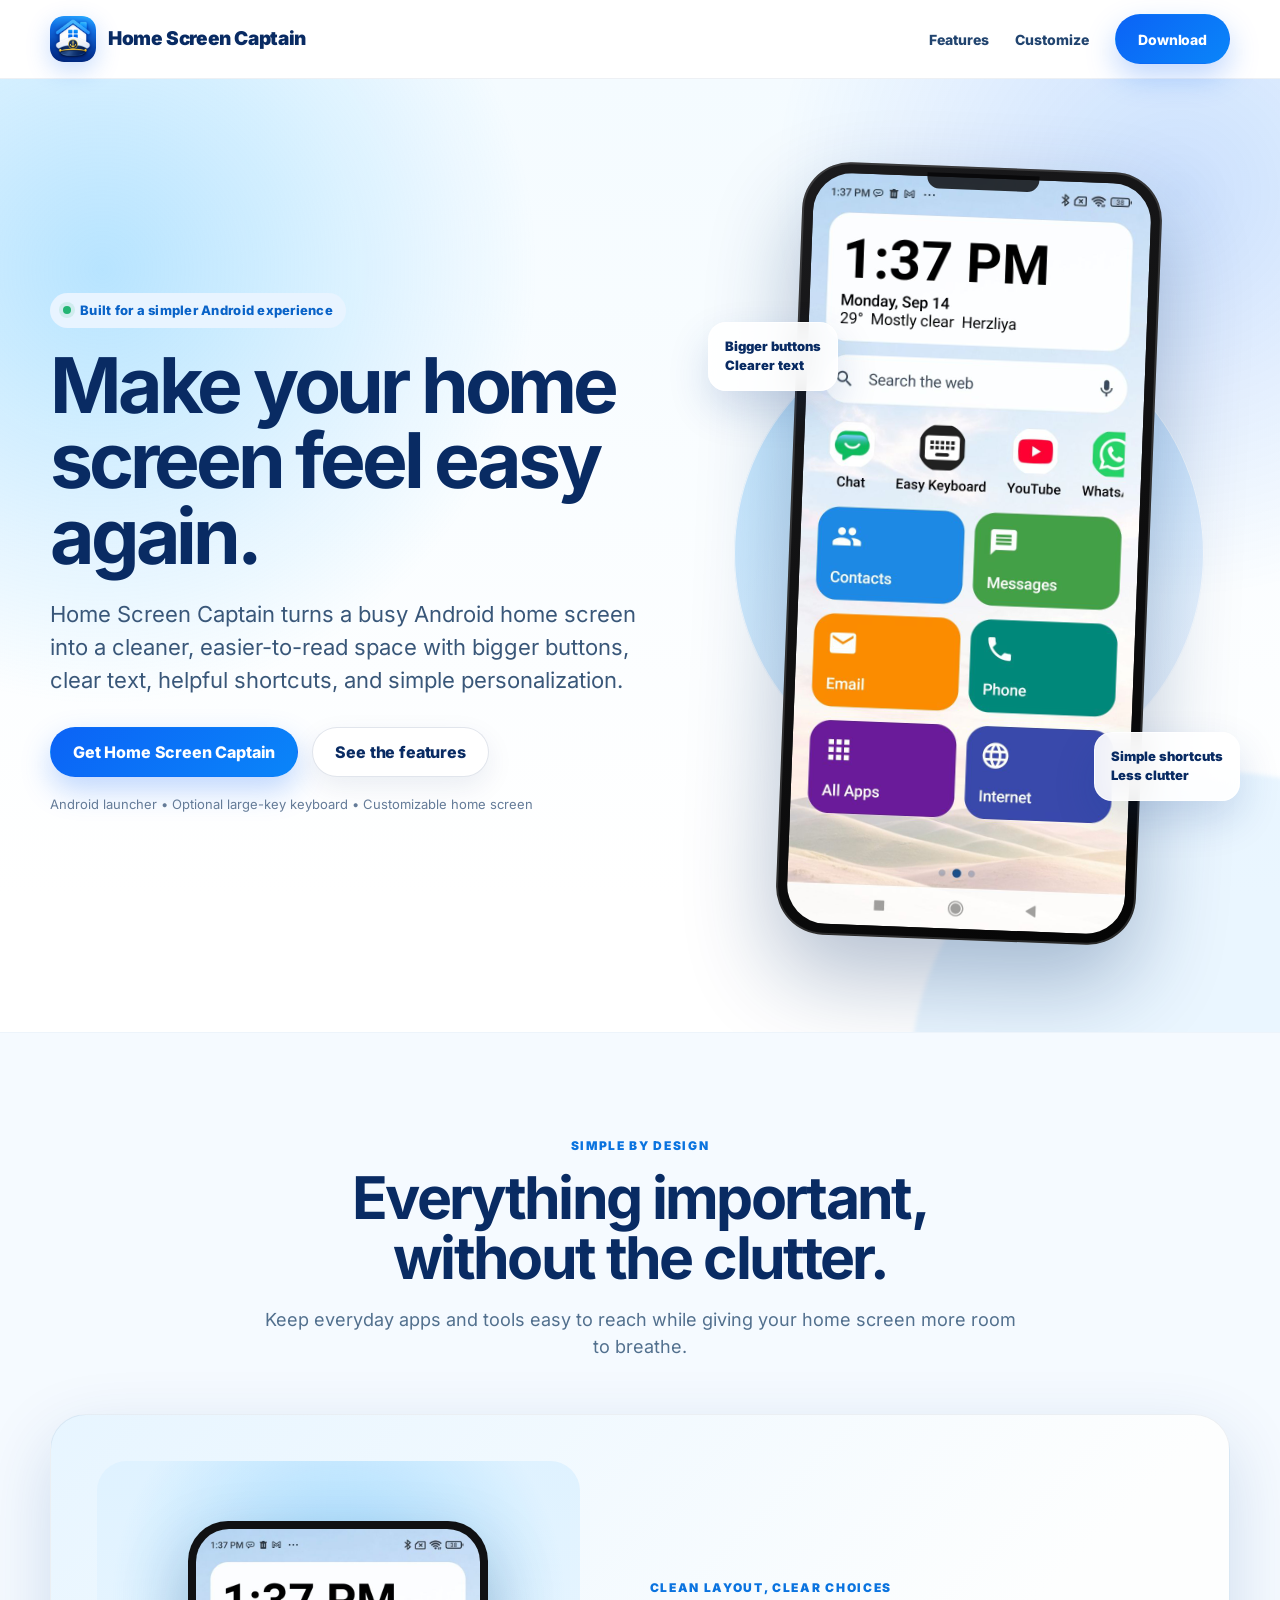
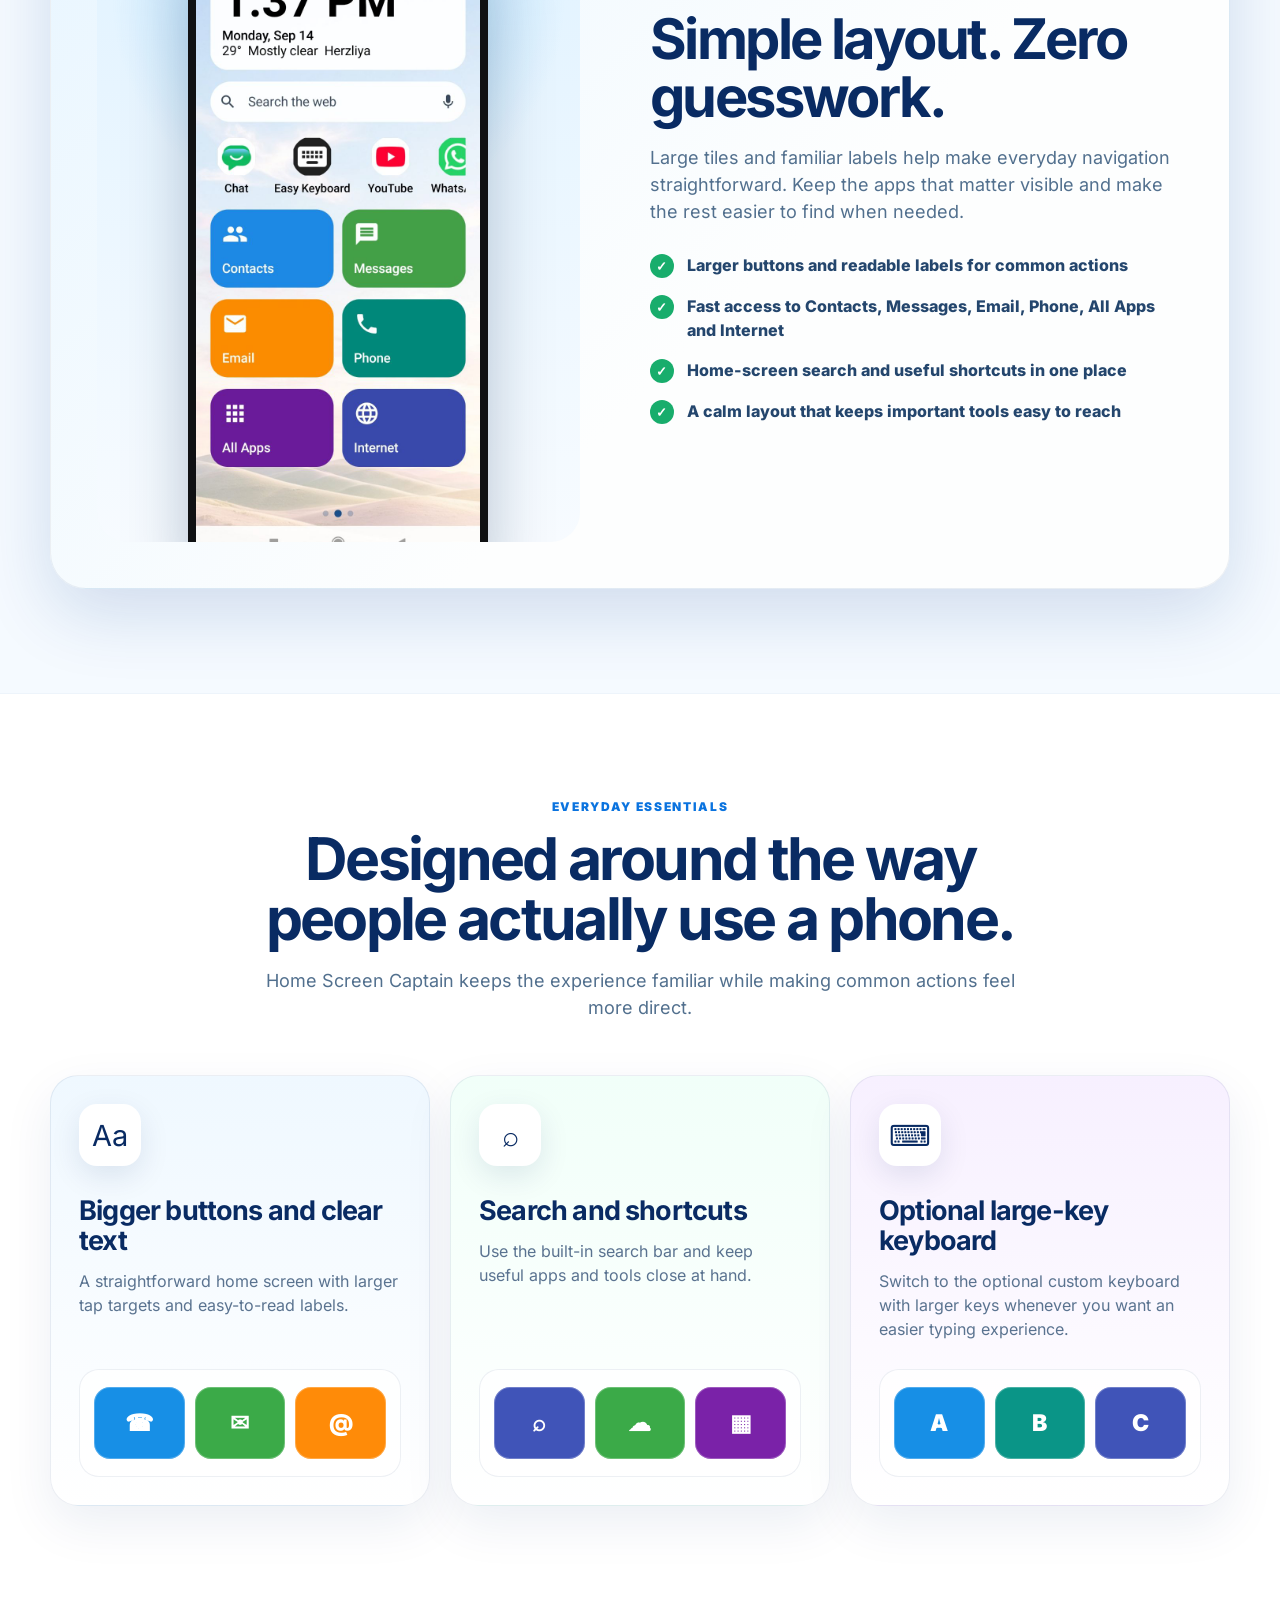
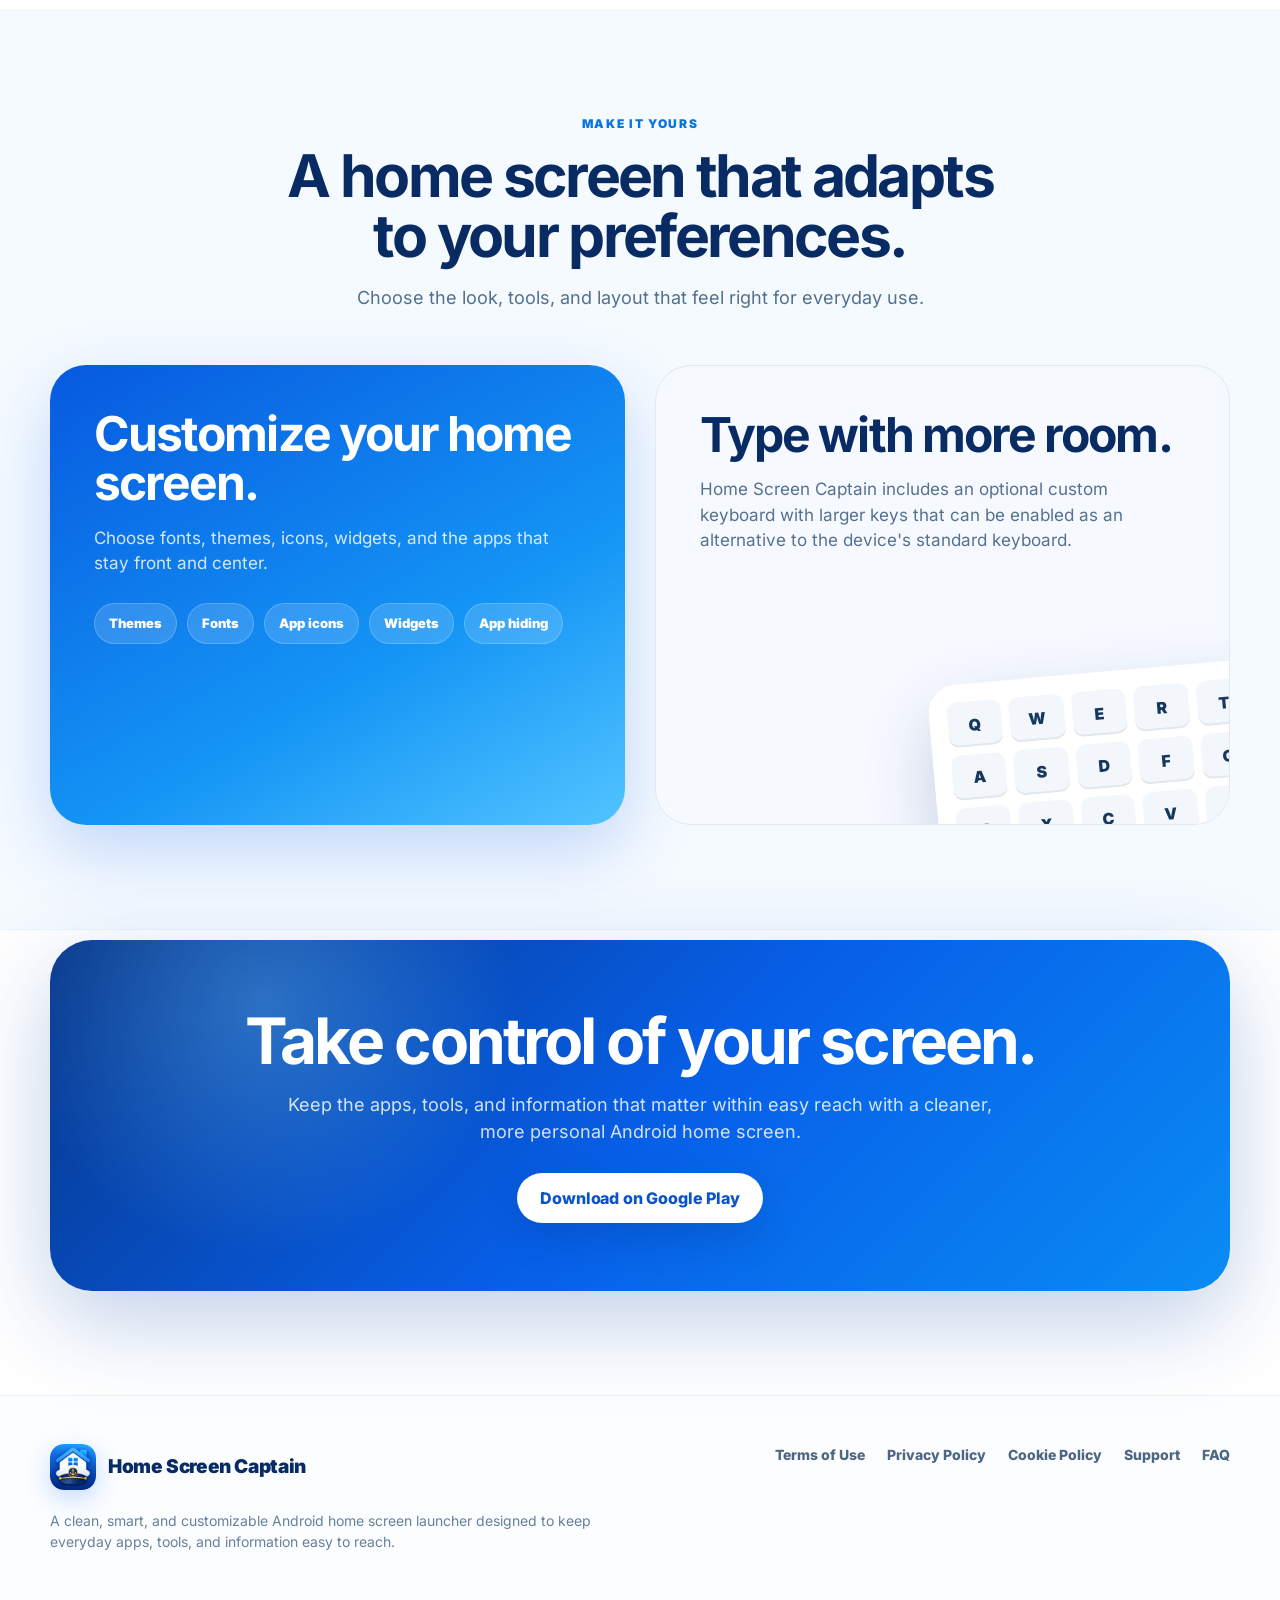
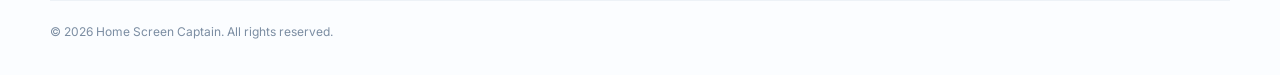
==== index.html @ f5cccfda "Prepare the static site for a root-level Vercel import. Move pages out of the nested folder, enable " ====
<!doctype html>
<html lang="en">
<head>
  <meta charset="utf-8" />
  <meta name="viewport" content="width=device-width, initial-scale=1" />
  <meta name="theme-color" content="#0b63f6" />
  <meta name="description" content="Home Screen Captain is a clean, customizable Android launcher with larger buttons, clear text, helpful shortcuts, widgets, and an optional large-key keyboard." />
  <title>Home Screen Captain | A Simpler Android Home Screen</title>
  <link rel="canonical" href="https://homescreencaptain.com/" />
  <link rel="icon" href="/assets/favicon.png" type="image/png" />
  <link rel="apple-touch-icon" href="/assets/apple-touch-icon.png" />
  <meta property="og:type" content="website" />
  <meta property="og:site_name" content="Home Screen Captain" />
  <meta property="og:title" content="Home Screen Captain | A Simpler Android Home Screen" />
  <meta property="og:description" content="Home Screen Captain is a clean, customizable Android launcher with larger buttons, clear text, helpful shortcuts, widgets, and an optional large-key keyboard." />
  <meta property="og:url" content="https://homescreencaptain.com/" />
  <meta property="og:image" content="https://homescreencaptain.com/assets/app-icon.png" />
  <meta name="twitter:card" content="summary" />
  <link rel="stylesheet" href="/assets/fonts.css" />

  <style>
    :root {
      --ink: #092b63;
      --ink-2: #21446f;
      --blue: #0b63f6;
      --blue-2: #3da6ff;
      --sky: #eaf6ff;
      --card: rgba(255,255,255,.88);
      --line: rgba(9,43,99,.09);
      --shadow: 0 24px 70px rgba(10,65,140,.16);
      --radius-xl: 36px;
      --radius-lg: 28px;
      --radius-md: 20px;
      --max: 1180px;
    }

    * { box-sizing: border-box; }
    html { scroll-behavior: smooth; }
    body {
      margin: 0;
      color: var(--ink);
      background: #fff;
      font-family: Inter, ui-sans-serif, -apple-system, BlinkMacSystemFont, "Segoe UI", Roboto, Helvetica, Arial, sans-serif;
      line-height: 1.5;
      -webkit-font-smoothing: antialiased;
      text-rendering: optimizeLegibility;
    }

    a { color: inherit; text-decoration: none; }
    img { max-width: 100%; display: block; }
    button, a { -webkit-tap-highlight-color: transparent; }

    .container {
      width: min(var(--max), calc(100% - 40px));
      margin: 0 auto;
    }

    .site-header {
      position: sticky;
      top: 0;
      z-index: 50;
      backdrop-filter: blur(18px);
      background: rgba(255,255,255,.84);
      border-bottom: 1px solid rgba(9,43,99,.07);
    }

    .nav {
      height: 78px;
      display: flex;
      align-items: center;
      justify-content: space-between;
      gap: 24px;
    }

    .brand {
      display: inline-flex;
      align-items: center;
      gap: 12px;
      font-weight: 850;
      letter-spacing: -.02em;
      font-size: 19px;
    }

    .brand img {
      width: 46px;
      height: 46px;
      border-radius: 14px;
      box-shadow: 0 8px 24px rgba(11,99,246,.22);
    }

    .nav-links {
      display: flex;
      align-items: center;
      gap: 26px;
      font-size: 14px;
      font-weight: 720;
      color: var(--ink-2);
    }

    .nav-links a:not(.btn):hover { color: var(--blue); }

    .btn {
      display: inline-flex;
      align-items: center;
      justify-content: center;
      gap: 10px;
      min-height: 50px;
      padding: 0 22px;
      border-radius: 999px;
      font-weight: 800;
      letter-spacing: -.01em;
      border: 1px solid transparent;
      transition: .2s ease;
    }

    .btn-primary {
      color: white;
      background: linear-gradient(135deg, var(--blue), #0a85f9);
      box-shadow: 0 13px 30px rgba(11,99,246,.26);
    }
    .btn-primary:hover { transform: translateY(-2px); box-shadow: 0 18px 36px rgba(11,99,246,.32); }

    .btn-soft {
      background: white;
      border-color: rgba(9,43,99,.12);
      box-shadow: 0 10px 28px rgba(9,43,99,.08);
    }
    .btn-soft:hover { border-color: rgba(11,99,246,.35); transform: translateY(-2px); }

    .hero {
      position: relative;
      overflow: hidden;
      padding: 88px 0 92px;
      background:
        radial-gradient(circle at 8% 20%, rgba(96,195,255,.42), transparent 31%),
        radial-gradient(circle at 92% 12%, rgba(11,99,246,.18), transparent 28%),
        linear-gradient(180deg, #f4fbff 0%, #ffffff 86%);
    }

    .hero::after {
      content: "";
      position: absolute;
      width: 620px;
      height: 620px;
      border-radius: 50%;
      right: -250px;
      bottom: -360px;
      background: rgba(83,181,255,.12);
      filter: blur(2px);
    }

    .hero-grid {
      position: relative;
      z-index: 1;
      display: grid;
      grid-template-columns: 1.06fr .94fr;
      gap: 70px;
      align-items: center;
    }

    .eyebrow {
      display: inline-flex;
      align-items: center;
      gap: 9px;
      padding: 8px 13px;
      border-radius: 999px;
      background: #e8f4ff;
      color: #0963c8;
      font-weight: 800;
      font-size: 13px;
      letter-spacing: .02em;
      margin-bottom: 20px;
    }

    .eyebrow-dot {
      width: 8px;
      height: 8px;
      border-radius: 50%;
      background: #22b573;
      box-shadow: 0 0 0 4px rgba(34,181,115,.12);
    }

    h1, h2, h3, p { margin-top: 0; }
    h1 {
      font-size: clamp(48px, 6vw, 82px);
      line-height: .98;
      letter-spacing: -.055em;
      margin-bottom: 24px;
      max-width: 800px;
    }

    .hero p {
      font-size: clamp(18px, 2.1vw, 22px);
      color: #395779;
      max-width: 670px;
      margin-bottom: 30px;
    }

    .hero-actions { display: flex; gap: 14px; flex-wrap: wrap; }

    .microcopy {
      margin-top: 18px;
      font-size: 13px;
      color: #647b98;
    }

    .phone-stage {
      min-height: 690px;
      display: grid;
      place-items: center;
      position: relative;
    }

    .halo {
      position: absolute;
      width: min(520px, 90%);
      aspect-ratio: 1;
      border-radius: 50%;
      background: linear-gradient(135deg, rgba(65,179,255,.30), rgba(11,99,246,.06));
      box-shadow: inset 0 0 0 1px rgba(255,255,255,.8);
    }

    .phone {
      position: relative;
      width: min(360px, 78vw);
      border-radius: 48px;
      padding: 11px;
      background: linear-gradient(145deg, #1b1b1d, #050505);
      box-shadow: 0 40px 90px rgba(10,49,103,.31), inset 0 0 0 2px rgba(255,255,255,.14);
      transform: rotate(2.2deg);
    }

    .phone::before {
      content: "";
      position: absolute;
      top: 7px;
      left: 50%;
      transform: translateX(-50%);
      width: 112px;
      height: 16px;
      border-radius: 0 0 12px 12px;
      background: #070708;
      z-index: 2;
      opacity: .82;
    }

    .phone img {
      width: 100%;
      border-radius: 39px;
      aspect-ratio: 720 / 1600;
      object-fit: cover;
    }

    .float-card {
      position: absolute;
      z-index: 3;
      padding: 14px 16px;
      border-radius: 18px;
      background: rgba(255,255,255,.91);
      backdrop-filter: blur(14px);
      box-shadow: 0 18px 42px rgba(10,65,140,.16);
      border: 1px solid rgba(255,255,255,.8);
      font-size: 13px;
      font-weight: 850;
      color: var(--ink);
    }
    .float-card.one { left: 0; top: 20%; }
    .float-card.two { right: -10px; bottom: 18%; }

    .section {
      padding: 104px 0;
    }

    .section-head {
      text-align: center;
      max-width: 760px;
      margin: 0 auto 54px;
    }

    .section-head h2 {
      font-size: clamp(38px, 4.6vw, 60px);
      line-height: 1.02;
      letter-spacing: -.045em;
      margin-bottom: 18px;
    }

    .section-head p {
      color: #52708e;
      font-size: 18px;
      margin-bottom: 0;
    }

    .feature-band {
      background: #f5faff;
      border-top: 1px solid #edf4fb;
      border-bottom: 1px solid #edf4fb;
    }

    .showcase {
      display: grid;
      grid-template-columns: .95fr 1.05fr;
      align-items: center;
      gap: 70px;
      padding: 46px;
      border-radius: var(--radius-xl);
      background: linear-gradient(135deg, #e7f5ff, #fdfefe 60%);
      box-shadow: var(--shadow);
      border: 1px solid rgba(9,43,99,.07);
    }

    .mini-phone-wrap {
      display: flex;
      justify-content: center;
      min-height: 550px;
      align-items: flex-end;
      overflow: hidden;
      border-radius: 30px;
      background:
        radial-gradient(circle at 50% 20%, rgba(79,186,255,.45), transparent 38%),
        linear-gradient(180deg,#dff2ff,#f7fbff);
      padding-top: 34px;
    }

    .mini-phone {
      width: 300px;
      padding: 8px;
      border-radius: 40px 40px 0 0;
      background: #101113;
      box-shadow: 0 28px 65px rgba(8,38,77,.26);
      transform: translateY(26px);
    }

    .mini-phone img {
      border-radius: 33px 33px 0 0;
      width: 100%;
    }

    .kicker {
      color: #0a73df;
      text-transform: uppercase;
      font-size: 12px;
      letter-spacing: .14em;
      font-weight: 900;
      margin-bottom: 13px;
    }

    .showcase h2 {
      font-size: clamp(37px, 4.4vw, 56px);
      line-height: 1.04;
      letter-spacing: -.045em;
      margin-bottom: 18px;
    }

    .showcase p { color: #52708e; font-size: 18px; }

    .checklist {
      display: grid;
      gap: 16px;
      margin: 28px 0 0;
    }

    .check {
      display: flex;
      gap: 13px;
      align-items: flex-start;
      font-weight: 760;
      color: #24466d;
    }
    .check span:first-child {
      flex: 0 0 auto;
      width: 24px;
      height: 24px;
      border-radius: 50%;
      display: grid;
      place-items: center;
      color: #fff;
      background: #18ad6c;
      font-size: 13px;
      margin-top: 1px;
    }

    .cards {
      display: grid;
      grid-template-columns: repeat(3, 1fr);
      gap: 20px;
    }

    .card {
      position: relative;
      min-height: 390px;
      border-radius: var(--radius-lg);
      overflow: hidden;
      padding: 28px;
      background: white;
      border: 1px solid rgba(9,43,99,.08);
      box-shadow: 0 18px 50px rgba(8,49,110,.08);
      display: flex;
      flex-direction: column;
    }

    .card:nth-child(1) { background: linear-gradient(180deg, #eff8ff, #fff); }
    .card:nth-child(2) { background: linear-gradient(180deg, #f1fff9, #fff); }
    .card:nth-child(3) { background: linear-gradient(180deg, #f7f0ff, #fff); }

    .icon-box {
      width: 62px;
      height: 62px;
      display: grid;
      place-items: center;
      border-radius: 18px;
      background: white;
      box-shadow: 0 10px 30px rgba(9,43,99,.10);
      font-size: 29px;
      margin-bottom: 30px;
    }

    .card h3 {
      font-size: 27px;
      line-height: 1.1;
      letter-spacing: -.03em;
      margin-bottom: 13px;
    }
    .card p { color: #5a7390; margin-bottom: 0; }

    .card-art {
      position: relative;
      width: 100%;
      height: 108px;
      margin-top: auto;
      padding: 14px;
      border-radius: 20px;
      background: rgba(255,255,255,.72);
      border: 1px solid rgba(9,43,99,.07);
      display: grid;
      grid-template-columns: repeat(3, 1fr);
      gap: 10px;
      align-items: center;
    }

    .card p {
      padding-bottom: 28px;
    }

    .app-tile {
      height: 72px;
      border-radius: 16px;
      display: grid;
      place-items: center;
      color: white;
      font-weight: 900;
      font-size: 23px;
      box-shadow: inset 0 0 0 1px rgba(255,255,255,.25);
    }
    .t1 { background: #178fe6; }
    .t2 { background: #3baa48; }
    .t3 { background: #7a22a8; }
    .t4 { background: #ff8b08; }
    .t5 { background: #0a9587; }
    .t6 { background: #4054b8; }

    .personalize {
      display: grid;
      grid-template-columns: 1fr 1fr;
      gap: 30px;
      align-items: stretch;
    }

    .personal-card {
      border-radius: var(--radius-xl);
      padding: 44px;
      min-height: 460px;
      overflow: hidden;
      position: relative;
    }

    .personal-card.blue {
      color: white;
      background: linear-gradient(150deg, #0759df, #1495f5 62%, #52c4ff);
      box-shadow: 0 26px 70px rgba(7,89,223,.22);
    }
    .personal-card.soft {
      background: #f6f9ff;
      border: 1px solid rgba(9,43,99,.08);
    }

    .personal-card h3 {
      font-size: clamp(33px, 4vw, 48px);
      line-height: 1.03;
      letter-spacing: -.04em;
      max-width: 480px;
      margin-bottom: 18px;
    }
    .personal-card p { max-width: 500px; font-size: 17px; }
    .personal-card.blue p { color: rgba(255,255,255,.82); }
    .personal-card.soft p { color: #56718f; }

    .chips { display: flex; flex-wrap: wrap; gap: 10px; margin-top: 26px; }
    .chip {
      border-radius: 999px;
      padding: 10px 14px;
      font-size: 13px;
      font-weight: 850;
      background: rgba(255,255,255,.15);
      border: 1px solid rgba(255,255,255,.20);
    }
    .soft .chip { background: white; border-color: rgba(9,43,99,.09); color: var(--ink-2); }

    .keyboard-visual {
      position: absolute;
      right: -45px;
      bottom: -35px;
      width: 340px;
      padding: 18px;
      border-radius: 28px;
      background: rgba(255,255,255,.96);
      box-shadow: 0 30px 70px rgba(8,46,100,.20);
      display: grid;
      grid-template-columns: repeat(5, 1fr);
      gap: 8px;
      transform: rotate(-5deg);
    }

    .key {
      height: 45px;
      border-radius: 10px;
      display: grid;
      place-items: center;
      color: #15385f;
      font-weight: 900;
      background: #f3f7fb;
      box-shadow: inset 0 -2px 0 rgba(11,42,80,.08);
    }

    .cta-wrap { padding-top: 10px; }
    .cta {
      border-radius: 42px;
      padding: 68px 50px;
      text-align: center;
      color: white;
      background:
        radial-gradient(circle at 18% 18%, rgba(127,216,255,.30), transparent 25%),
        linear-gradient(135deg, #07368a, #075fe8 52%, #0a8cf4);
      box-shadow: 0 30px 90px rgba(7,67,168,.25);
      overflow: hidden;
      position: relative;
    }

    .cta h2 {
      font-size: clamp(40px, 5vw, 64px);
      line-height: 1.02;
      letter-spacing: -.045em;
      margin-bottom: 18px;
    }
    .cta p { color: rgba(255,255,255,.82); max-width: 720px; margin: 0 auto 28px; font-size: 18px; }
    .cta .btn { background: white; color: #0a54cb; box-shadow: 0 15px 40px rgba(0,0,0,.12); }

    footer {
      padding: 48px 0 34px;
      border-top: 1px solid #edf2f7;
      background: #fbfdff;
    }

    .footer-top {
      display: grid;
      grid-template-columns: 1.5fr 1fr;
      gap: 30px;
      align-items: start;
    }
    .footer-copy { color: #67809b; max-width: 560px; font-size: 14px; margin-top: 14px; }
    .footer-links {
      display: flex;
      justify-content: flex-end;
      gap: 22px;
      flex-wrap: wrap;
      font-size: 14px;
      font-weight: 760;
      color: #4d6682;
    }
    .copyright {
      margin-top: 34px;
      padding-top: 22px;
      border-top: 1px solid #edf2f7;
      color: #7b8da2;
      font-size: 12px;
    }

    @media (max-width: 980px) {
      .nav-links a:not(.btn) { display: none; }
      .hero { padding-top: 68px; }
      .hero-grid, .showcase, .personalize { grid-template-columns: 1fr; }
      .hero-grid { gap: 30px; }
      .phone-stage { min-height: 610px; }
      .float-card.one { left: 5%; }
      .float-card.two { right: 4%; }
      .showcase { padding: 30px; }
      .cards { grid-template-columns: 1fr; }
      .card { min-height: 300px; }
      .personal-card { min-height: 400px; }
      .footer-top { grid-template-columns: 1fr; }
      .footer-links { justify-content: flex-start; }
    }

    @media (max-width: 640px) {
      .container { width: min(100% - 24px, var(--max)); }
      .nav { height: 68px; }
      .brand { font-size: 16px; }
      .brand img { width: 40px; height: 40px; border-radius: 12px; }
      .nav-links .btn { min-height: 42px; padding: 0 16px; font-size: 13px; }
      .hero { padding: 54px 0 66px; }
      .hero p { font-size: 17px; }
      .hero-actions .btn { width: 100%; }
      .phone-stage { min-height: 560px; }
      .float-card { display: none; }
      .section { padding: 76px 0; }
      .section-head { margin-bottom: 34px; }
      .showcase { border-radius: 26px; padding: 22px; gap: 34px; }
      .mini-phone-wrap { min-height: 470px; }
      .mini-phone { width: 265px; }
      .card { padding: 24px; }
      .personal-card { padding: 30px; border-radius: 28px; }
      .keyboard-visual { width: 270px; right: -70px; }
      .cta { padding: 50px 24px; border-radius: 30px; }
      .footer-links { gap: 14px 18px; }
    }
  </style>
</head>
<body>
  <header class="site-header">
    <div class="container nav">
      <a class="brand" href="/" aria-label="Home Screen Captain home">
        <img src="/assets/app-icon.png" alt="Home Screen Captain app icon" />
        <span>Home Screen Captain</span>
      </a>
      <nav class="nav-links" aria-label="Main navigation">
        <a href="#features">Features</a>
        <a href="#customize">Customize</a>
        <a target="_blank" rel="noopener noreferrer" class="btn btn-primary" href="https://play.google.com/store/apps/details?id=com.homescreencaptain.launcher">Download</a>
      </nav>
    </div>
  </header>

  <main id="top">
    <section class="hero">
      <div class="container hero-grid">
        <div>
          <div class="eyebrow"><span class="eyebrow-dot"></span> Built for a simpler Android experience</div>
          <h1>Make your home screen feel easy again.</h1>
          <p>Home Screen Captain turns a busy Android home screen into a cleaner, easier-to-read space with bigger buttons, clear text, helpful shortcuts, and simple personalization.</p>
          <div class="hero-actions">
            <a target="_blank" rel="noopener noreferrer" class="btn btn-primary" href="https://play.google.com/store/apps/details?id=com.homescreencaptain.launcher">Get Home Screen Captain</a>
            <a class="btn btn-soft" href="#features">See the features</a>
          </div>
          <div class="microcopy">Android launcher • Optional large-key keyboard • Customizable home screen</div>
        </div>

        <div class="phone-stage" aria-label="Home Screen Captain app preview">
          <div class="halo"></div>
          <div class="float-card one">Bigger buttons<br />Clearer text</div>
          <div class="float-card two">Simple shortcuts<br />Less clutter</div>
          <div class="phone">
            <img src="/assets/app-screen.jpg" alt="Home Screen Captain home screen showing large buttons for Contacts, Messages, Email, Phone, All Apps and Internet" />
          </div>
        </div>
      </div>
    </section>

    <section class="section feature-band" id="features">
      <div class="container">
        <div class="section-head">
          <div class="kicker">Simple by design</div>
          <h2>Everything important, without the clutter.</h2>
          <p>Keep everyday apps and tools easy to reach while giving your home screen more room to breathe.</p>
        </div>

        <div class="showcase">
          <div class="mini-phone-wrap">
            <div class="mini-phone">
              <img src="/assets/app-screen.jpg" alt="Home Screen Captain launcher interface" />
            </div>
          </div>
          <div>
            <div class="kicker">Clean layout, clear choices</div>
            <h2>Simple layout. Zero guesswork.</h2>
            <p>Large tiles and familiar labels help make everyday navigation straightforward. Keep the apps that matter visible and make the rest easier to find when needed.</p>
            <div class="checklist">
              <div class="check"><span>✓</span><div>Larger buttons and readable labels for common actions</div></div>
              <div class="check"><span>✓</span><div>Fast access to Contacts, Messages, Email, Phone, All Apps and Internet</div></div>
              <div class="check"><span>✓</span><div>Home-screen search and useful shortcuts in one place</div></div>
              <div class="check"><span>✓</span><div>A calm layout that keeps important tools easy to reach</div></div>
            </div>
          </div>
        </div>
      </div>
    </section>

    <section class="section">
      <div class="container">
        <div class="section-head">
          <div class="kicker">Everyday essentials</div>
          <h2>Designed around the way people actually use a phone.</h2>
          <p>Home Screen Captain keeps the experience familiar while making common actions feel more direct.</p>
        </div>

        <div class="cards">
          <article class="card">
            <div class="icon-box" aria-hidden="true">Aa</div>
            <h3>Bigger buttons and clear text</h3>
            <p>A straightforward home screen with larger tap targets and easy-to-read labels.</p>
            <div class="card-art" aria-hidden="true">
              <div class="app-tile t1">☎</div>
              <div class="app-tile t2">✉</div>
              <div class="app-tile t4">@</div>
            </div>
          </article>

          <article class="card">
            <div class="icon-box" aria-hidden="true">⌕</div>
            <h3>Search and shortcuts</h3>
            <p>Use the built-in search bar and keep useful apps and tools close at hand.</p>
            <div class="card-art" aria-hidden="true">
              <div class="app-tile t6">⌕</div>
              <div class="app-tile t2">☁</div>
              <div class="app-tile t3">▦</div>
            </div>
          </article>

          <article class="card">
            <div class="icon-box" aria-hidden="true">⌨</div>
            <h3>Optional large-key keyboard</h3>
            <p>Switch to the optional custom keyboard with larger keys whenever you want an easier typing experience.</p>
            <div class="card-art" aria-hidden="true">
              <div class="app-tile t1">A</div>
              <div class="app-tile t5">B</div>
              <div class="app-tile t6">C</div>
            </div>
          </article>
        </div>
      </div>
    </section>

    <section class="section feature-band" id="customize">
      <div class="container">
        <div class="section-head">
          <div class="kicker">Make it yours</div>
          <h2>A home screen that adapts to your preferences.</h2>
          <p>Choose the look, tools, and layout that feel right for everyday use.</p>
        </div>

        <div class="personalize">
          <article class="personal-card blue">
            <h3>Customize your home screen.</h3>
            <p>Choose fonts, themes, icons, widgets, and the apps that stay front and center.</p>
            <div class="chips">
              <span class="chip">Themes</span>
              <span class="chip">Fonts</span>
              <span class="chip">App icons</span>
              <span class="chip">Widgets</span>
              <span class="chip">App hiding</span>
            </div>
          </article>

          <article class="personal-card soft">
            <h3>Type with more room.</h3>
            <p>Home Screen Captain includes an optional custom keyboard with larger keys that can be enabled as an alternative to the device's standard keyboard.</p>
            <div class="keyboard-visual" aria-hidden="true">
              <div class="key">Q</div><div class="key">W</div><div class="key">E</div><div class="key">R</div><div class="key">T</div>
              <div class="key">A</div><div class="key">S</div><div class="key">D</div><div class="key">F</div><div class="key">G</div>
              <div class="key">Z</div><div class="key">X</div><div class="key">C</div><div class="key">V</div><div class="key">B</div>
            </div>
          </article>
        </div>
      </div>
    </section>

    <section class="section cta-wrap" id="download">
      <div class="container">
        <div class="cta">
          <h2>Take control of your screen.</h2>
          <p>Keep the apps, tools, and information that matter within easy reach with a cleaner, more personal Android home screen.</p>
          <a target="_blank" rel="noopener noreferrer" class="btn" href="https://play.google.com/store/apps/details?id=com.homescreencaptain.launcher">Download on Google Play</a>
        </div>
      </div>
    </section>
  </main>

  <footer>
    <div class="container">
      <div class="footer-top">
        <div>
          <a class="brand" href="/">
            <img src="/assets/app-icon.png" alt="" />
            <span>Home Screen Captain</span>
          </a>
          <p class="footer-copy">A clean, smart, and customizable Android home screen launcher designed to keep everyday apps, tools, and information easy to reach.</p>
        </div>
        <div class="footer-links">
          <a href="/terms">Terms of Use</a>
          <a href="/privacy">Privacy Policy</a>
          <a href="/cookies">Cookie Policy</a>
          <a href="/support">Support</a>
          <a href="/faq">FAQ</a>
        </div>
      </div>
      <div class="copyright">© 2026 Home Screen Captain. All rights reserved.</div>
    </div>
  </footer>
</body>
</html>
---- assets/fonts.css ----
@font-face {
  font-family: Inter;
  font-style: normal;
  font-weight: 400;
  font-display: swap;
  src: url("/assets/fonts/inter-400.woff2") format("woff2");
}

@font-face {
  font-family: Inter;
  font-style: normal;
  font-weight: 700;
  font-display: swap;
  src: url("/assets/fonts/inter-700.woff2") format("woff2");
}

@font-face {
  font-family: Inter;
  font-style: normal;
  font-weight: 800;
  font-display: swap;
  src: url("/assets/fonts/inter-800.woff2") format("woff2");
}

@font-face {
  font-family: Inter;
  font-style: normal;
  font-weight: 900;
  font-display: swap;
  src: url("/assets/fonts/inter-900.woff2") format("woff2");
}
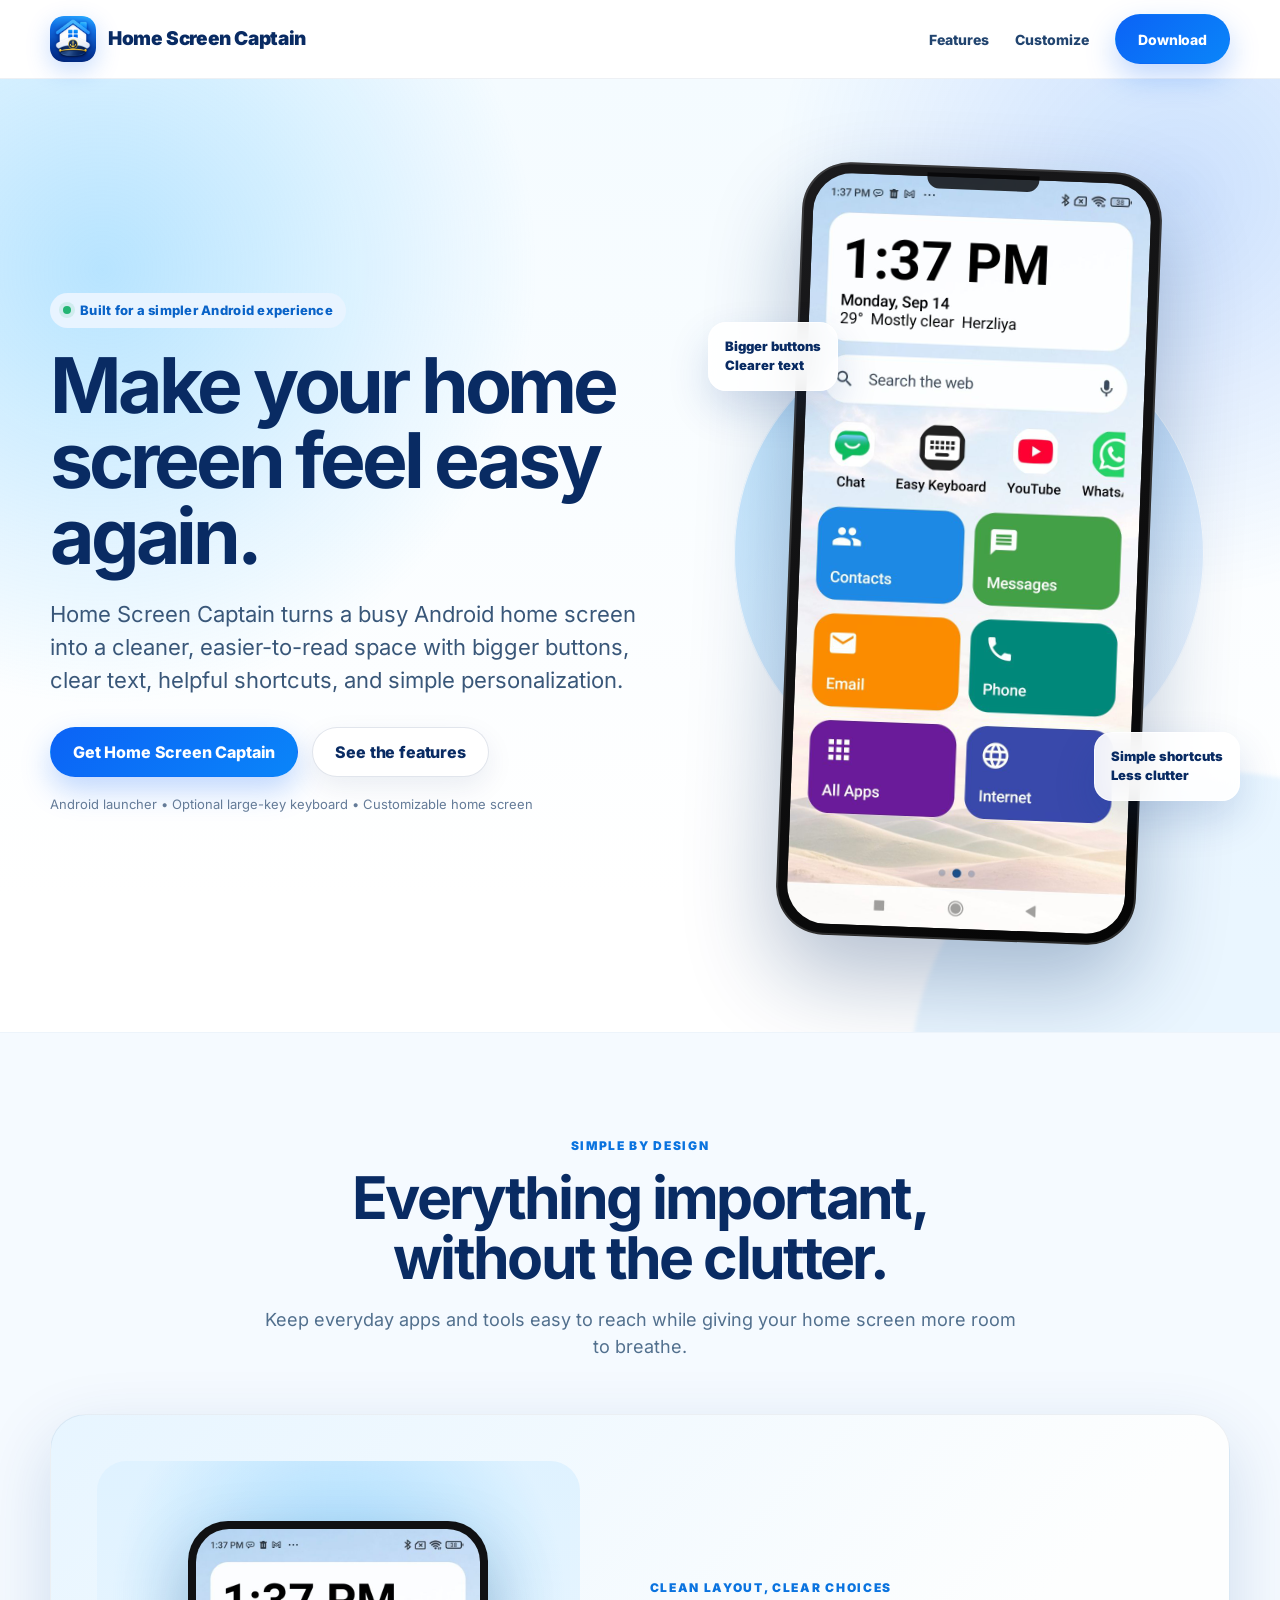
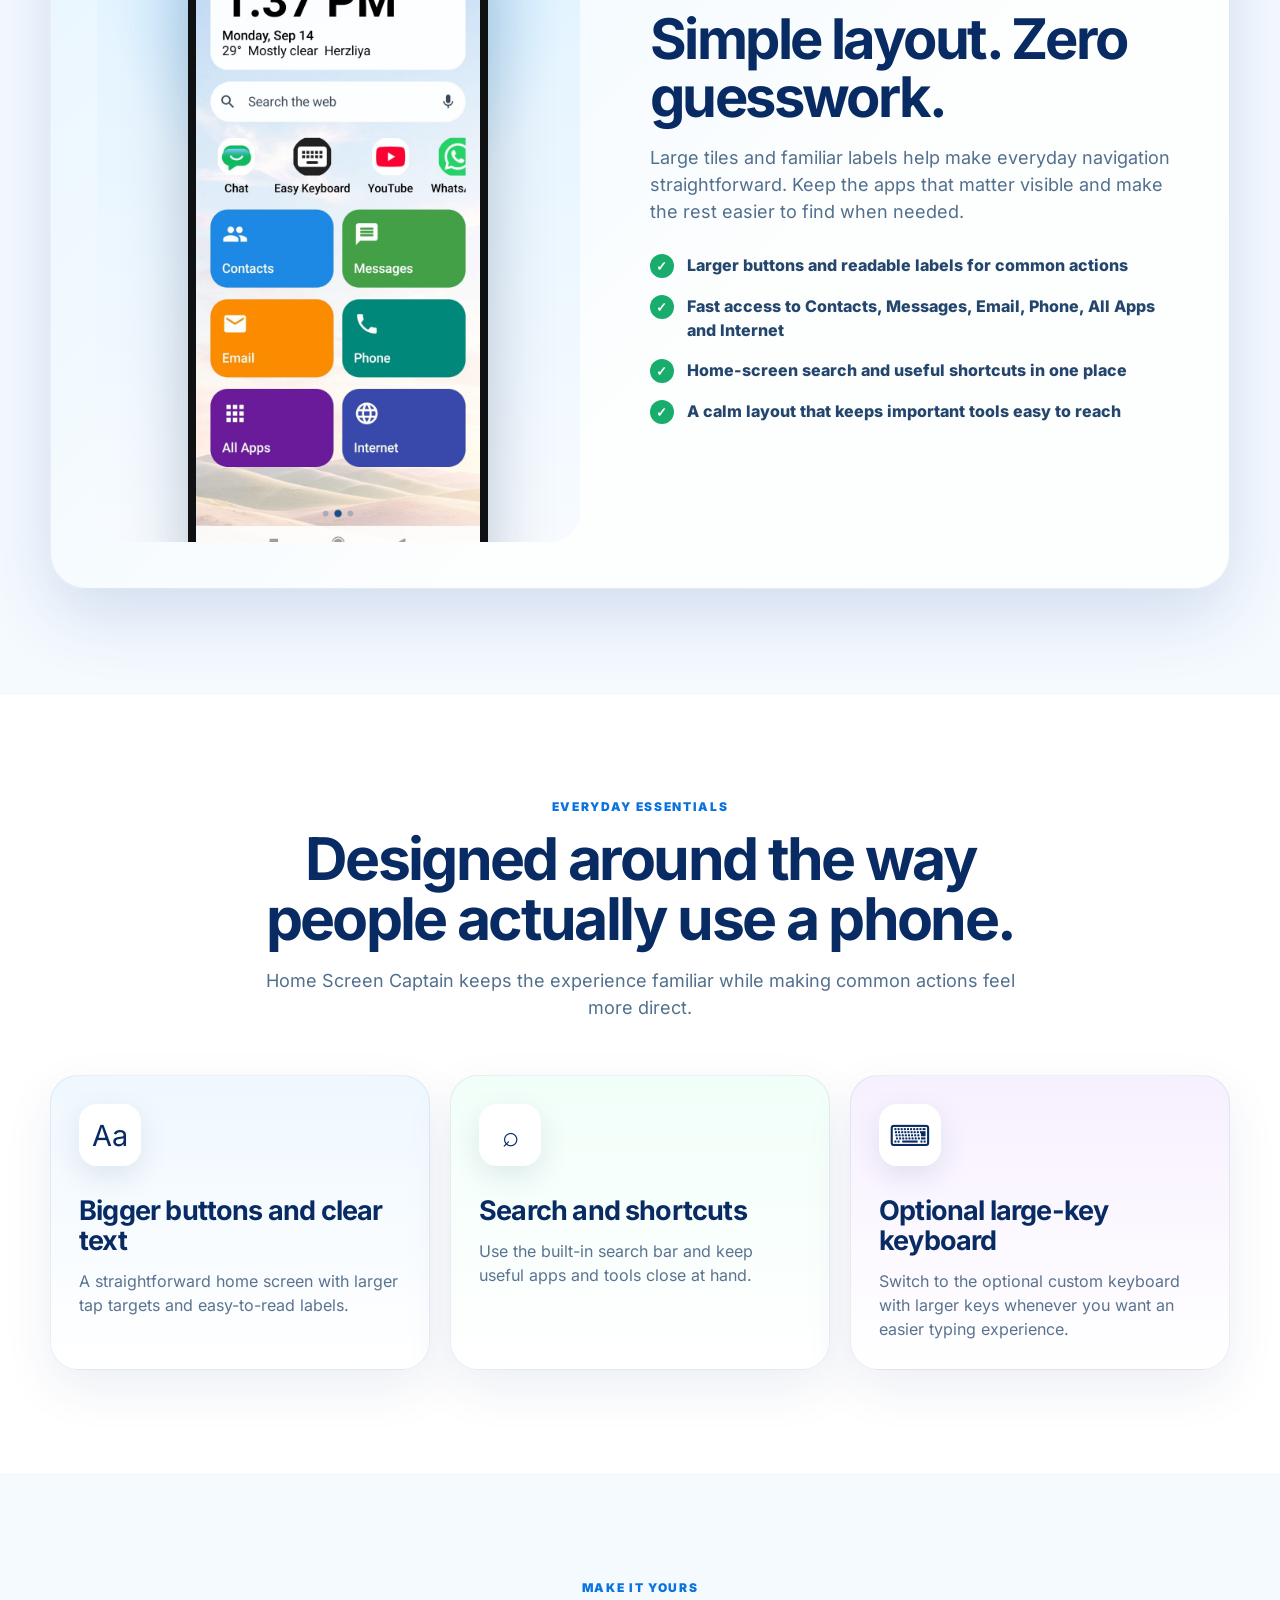
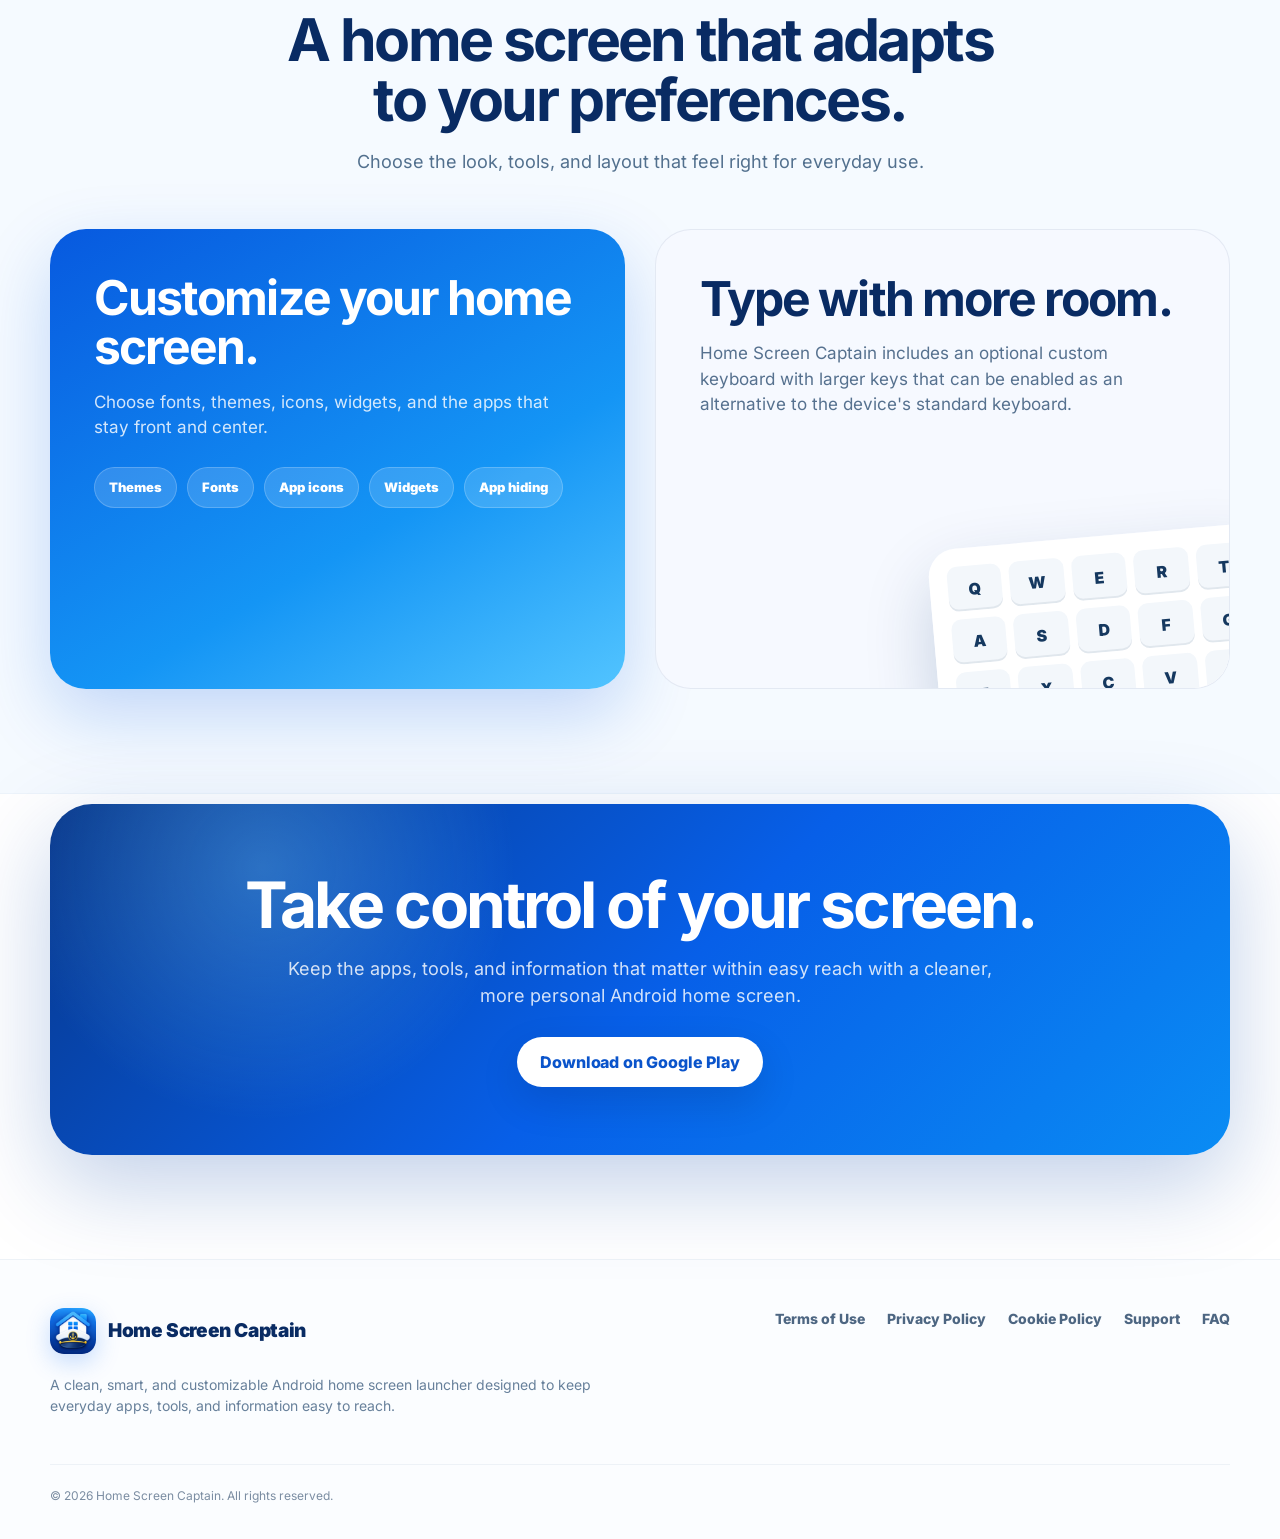
==== commit 849696be: "Remove decorative app tiles from the feature cards." ====
--- a/index.html
+++ b/index.html
@@ -387,7 +387,6 @@
 
     .card {
       position: relative;
-      min-height: 390px;
       border-radius: var(--radius-lg);
       overflow: hidden;
       padding: 28px;
@@ -421,42 +420,6 @@
       margin-bottom: 13px;
     }
     .card p { color: #5a7390; margin-bottom: 0; }
-
-    .card-art {
-      position: relative;
-      width: 100%;
-      height: 108px;
-      margin-top: auto;
-      padding: 14px;
-      border-radius: 20px;
-      background: rgba(255,255,255,.72);
-      border: 1px solid rgba(9,43,99,.07);
-      display: grid;
-      grid-template-columns: repeat(3, 1fr);
-      gap: 10px;
-      align-items: center;
-    }
-
-    .card p {
-      padding-bottom: 28px;
-    }
-
-    .app-tile {
-      height: 72px;
-      border-radius: 16px;
-      display: grid;
-      place-items: center;
-      color: white;
-      font-weight: 900;
-      font-size: 23px;
-      box-shadow: inset 0 0 0 1px rgba(255,255,255,.25);
-    }
-    .t1 { background: #178fe6; }
-    .t2 { background: #3baa48; }
-    .t3 { background: #7a22a8; }
-    .t4 { background: #ff8b08; }
-    .t5 { background: #0a9587; }
-    .t6 { background: #4054b8; }
 
     .personalize {
       display: grid;
@@ -594,7 +557,6 @@
       .float-card.two { right: 4%; }
       .showcase { padding: 30px; }
       .cards { grid-template-columns: 1fr; }
-      .card { min-height: 300px; }
       .personal-card { min-height: 400px; }
       .footer-top { grid-template-columns: 1fr; }
       .footer-links { justify-content: flex-start; }
@@ -706,33 +668,18 @@
             <div class="icon-box" aria-hidden="true">Aa</div>
             <h3>Bigger buttons and clear text</h3>
             <p>A straightforward home screen with larger tap targets and easy-to-read labels.</p>
-            <div class="card-art" aria-hidden="true">
-              <div class="app-tile t1">☎</div>
-              <div class="app-tile t2">✉</div>
-              <div class="app-tile t4">@</div>
-            </div>
           </article>
 
           <article class="card">
             <div class="icon-box" aria-hidden="true">⌕</div>
             <h3>Search and shortcuts</h3>
             <p>Use the built-in search bar and keep useful apps and tools close at hand.</p>
-            <div class="card-art" aria-hidden="true">
-              <div class="app-tile t6">⌕</div>
-              <div class="app-tile t2">☁</div>
-              <div class="app-tile t3">▦</div>
-            </div>
           </article>
 
           <article class="card">
             <div class="icon-box" aria-hidden="true">⌨</div>
             <h3>Optional large-key keyboard</h3>
             <p>Switch to the optional custom keyboard with larger keys whenever you want an easier typing experience.</p>
-            <div class="card-art" aria-hidden="true">
-              <div class="app-tile t1">A</div>
-              <div class="app-tile t5">B</div>
-              <div class="app-tile t6">C</div>
-            </div>
           </article>
         </div>
       </div>
